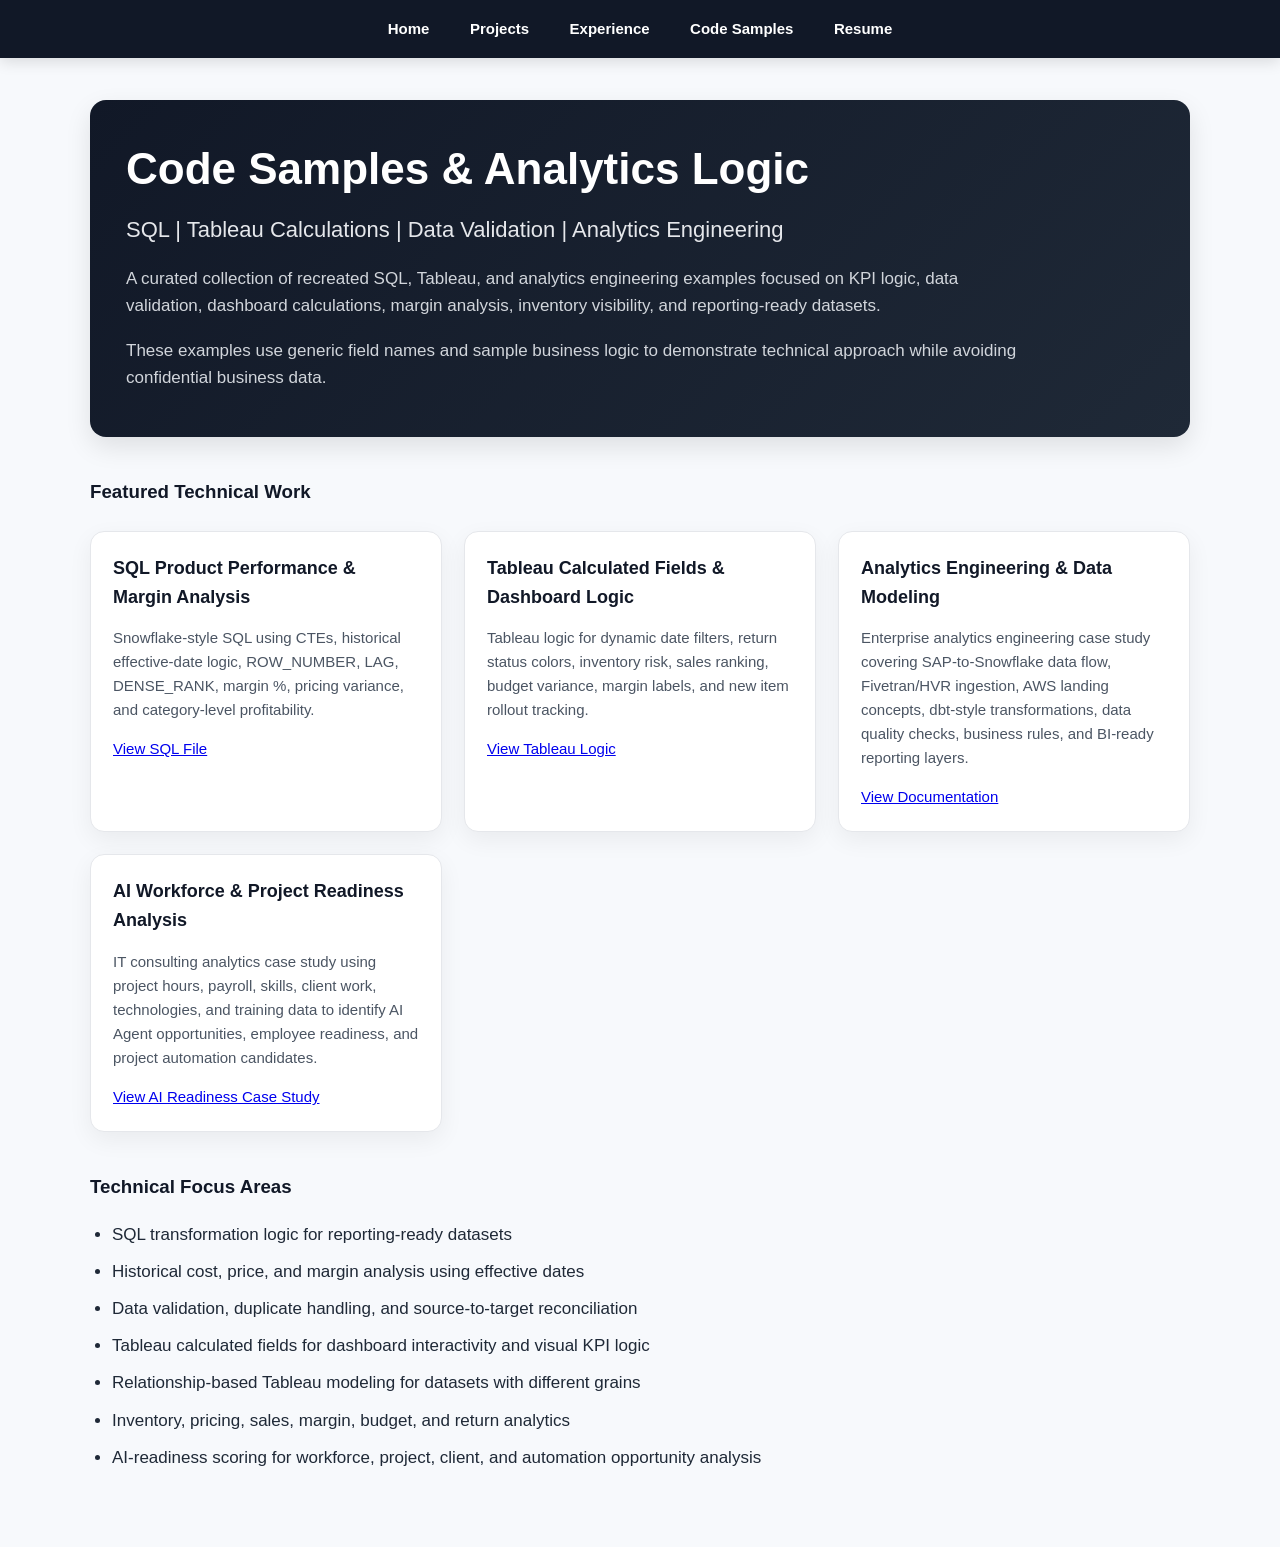
==== code-samples.html @ cb72e0b8 "Update code-samples.html" ====
<!DOCTYPE html>
<html lang="en">
<head>
  <meta charset="UTF-8" />
  <meta name="viewport" content="width=device-width, initial-scale=1.0" />

  <title>Code Samples | Vineeth Inturi</title>

  <link rel="stylesheet" href="style.css">
</head>

<body>
  <nav>
    <a href="index.html">Home</a>
    <a href="projects.html">Projects</a>
    <a href="experience.html">Experience</a>
    <a href="code-samples.html">Code Samples</a>
    <a href="Resume/VineethInturi_Resume.pdf" target="_blank">Resume</a>
  </nav>

  <main>
    <section class="hero">
      <h1>Code Samples & Analytics Logic</h1>

      <h2>SQL | Tableau Calculations | Data Validation | Analytics Engineering</h2>

      <p>
        A curated collection of recreated SQL, Tableau, and analytics engineering examples
        focused on KPI logic, data validation, dashboard calculations, margin analysis,
        inventory visibility, and reporting-ready datasets.
      </p>

      <p>
        These examples use generic field names and sample business logic to demonstrate
        technical approach while avoiding confidential business data.
      </p>
    </section>

    <h3>Featured Technical Work</h3>

    <div class="experience-grid">
      <div class="experience-card">
        <h4>SQL Product Performance & Margin Analysis</h4>
        <p>
          Snowflake-style SQL using CTEs, historical effective-date logic, ROW_NUMBER,
          LAG, DENSE_RANK, margin %, pricing variance, and category-level profitability.
        </p>
        <p>
          <a href="https://github.com/InturiVineeth/vineethinturi.github.io/blob/main/SQL-Analytics/product_performance_margin_analysis.sql" target="_blank">
            View SQL File
          </a>
        </p>
      </div>

      <div class="experience-card">
        <h4>Tableau Calculated Fields & Dashboard Logic</h4>
        <p>
          Tableau logic for dynamic date filters, return status colors, inventory risk,
          sales ranking, budget variance, margin labels, and new item rollout tracking.
        </p>
        <p>
          <a href="https://github.com/InturiVineeth/vineethinturi.github.io/blob/main/Analytics-Engineering/tableau_reporting_modeling_approach.md" target="_blank">
            View Tableau Logic
          </a>
        </p>
      </div>

      <div class="experience-card">
        <h4>Analytics Engineering & Data Modeling</h4>
        <p>
          Enterprise analytics engineering case study covering SAP-to-Snowflake data flow,
          Fivetran/HVR ingestion, AWS landing concepts, dbt-style transformations,
          data quality checks, business rules, and BI-ready reporting layers.
        </p>
        <p>
          <a href="https://github.com/InturiVineeth/vineethinturi.github.io/blob/main/Analytics-Engineering/enterprise_sap_snowflake_analytics_engineering_framework.md" target="_blank">
            View Documentation
          </a>
        </p>
      </div>

      <div class="experience-card">
        <h4>AI Workforce & Project Readiness Analysis</h4>
        <p>
          IT consulting analytics case study using project hours, payroll, skills,
          client work, technologies, and training data to identify AI Agent opportunities,
          employee readiness, and project automation candidates.
        </p>
        <p>
          <a href="https://github.com/InturiVineeth/vineethinturi.github.io/blob/main/Analytics-Engineering/ai_workforce_project_readiness_analysis.md" target="_blank">
            View AI Readiness Case Study
          </a>
        </p>
      </div>
    </div>

    <h3>Technical Focus Areas</h3>

    <ul>
      <li>SQL transformation logic for reporting-ready datasets</li>
      <li>Historical cost, price, and margin analysis using effective dates</li>
      <li>Data validation, duplicate handling, and source-to-target reconciliation</li>
      <li>Tableau calculated fields for dashboard interactivity and visual KPI logic</li>
      <li>Relationship-based Tableau modeling for datasets with different grains</li>
      <li>Inventory, pricing, sales, margin, budget, and return analytics</li>
      <li>AI-readiness scoring for workforce, project, client, and automation opportunity analysis</li>
    </ul>
  </main>
</body>
</html>
---- style.css ----
body {
  margin: 0;
  font-family: Arial, Helvetica, sans-serif;
  background-color: #f7f9fc;
  color: #1f2937;
  line-height: 1.6;
}

/* Sticky Navigation */
nav {
  background-color: #111827;
  padding: 16px 24px;
  text-align: center;
  position: sticky;
  top: 0;
  z-index: 1000;
  box-shadow: 0 4px 14px rgba(0, 0, 0, 0.12);
}

nav a {
  color: white;
  text-decoration: none;
  margin: 0 18px;
  font-weight: 600;
  font-size: 15px;
}

nav a:hover {
  color: #d1d5db;
}

/* Main Layout */
main {
  max-width: 1100px;
  margin: 0 auto;
  padding: 42px 24px 60px;
}

/* Hero Section */
.hero {
  background: linear-gradient(135deg, #111827, #1f2937);
  color: white;
  padding: 34px 36px;
  border-radius: 16px;
  margin-bottom: 40px;
  box-shadow: 0 10px 26px rgba(0, 0, 0, 0.10);
}

.hero h1 {
  color: white;
  font-size: 44px;
  margin-top: 0;
  margin-bottom: 8px;
}

.hero h2 {
  color: #e5e7eb;
  font-size: 22px;
  font-weight: 500;
  margin-top: 0;
  margin-bottom: 18px;
}

.hero p {
  color: #d1d5db;
  font-size: 17px;
  max-width: 900px;
  margin-bottom: 12px;
}

.hero-buttons {
  margin-top: 20px;
}

.hero-buttons a {
  display: inline-block;
  margin-right: 12px;
  padding: 10px 18px;
  background-color: white;
  color: #111827;
  text-decoration: none;
  border-radius: 8px;
  font-weight: 700;
}

.hero-buttons a:hover {
  background-color: #e5e7eb;
}

/* General Text */
h1 {
  font-size: 48px;
  margin-bottom: 8px;
  color: #111827;
}

h2 {
  font-size: 24px;
  font-weight: 500;
  color: #374151;
  margin-bottom: 28px;
}

h3 {
  margin-top: 40px;
  color: #111827;
}

h4 {
  color: #111827;
}

p {
  font-size: 18px;
  margin-bottom: 18px;
}

ul {
  padding-left: 22px;
}

li {
  margin-bottom: 10px;
  font-size: 17px;
}

/* Homepage Action Buttons */
main > p a {
  display: inline-block;
  margin-top: 20px;
  margin-right: 12px;
  padding: 12px 20px;
  background-color: #1f2937;
  color: white;
  text-decoration: none;
  border-radius: 8px;
  font-weight: 600;
}

main > p a:hover {
  background-color: #374151;
}

/* Experience Snapshot */
.experience-grid {
  display: grid;
  grid-template-columns: repeat(3, 1fr);
  gap: 22px;
  margin-top: 24px;
  margin-bottom: 40px;
}

.experience-card {
  background: white;
  border: 1px solid #e5e7eb;
  border-radius: 14px;
  padding: 22px;
  box-shadow: 0 8px 24px rgba(0, 0, 0, 0.06);
}

.experience-card h4 {
  font-size: 18px;
  color: #111827;
  margin-top: 0;
  margin-bottom: 12px;
}

.experience-card p {
  font-size: 15px;
  color: #4b5563;
  margin-bottom: 0;
}

/* Technical Toolkit */
.skills-grid {
  display: grid;
  grid-template-columns: repeat(4, 1fr);
  gap: 18px;
  margin-top: 24px;
  margin-bottom: 40px;
}

.skill-card {
  background: white;
  border: 1px solid #e5e7eb;
  border-radius: 14px;
  padding: 20px;
  box-shadow: 0 8px 24px rgba(0, 0, 0, 0.06);
}

.skill-card h4 {
  font-size: 17px;
  color: #111827;
  margin-top: 0;
  margin-bottom: 10px;
}

.skill-card p {
  font-size: 15px;
  color: #4b5563;
  margin-bottom: 0;
}

/* Project Methodology */
.methodology-grid {
  display: grid;
  grid-template-columns: repeat(4, 1fr);
  gap: 18px;
  margin-top: 24px;
  margin-bottom: 44px;
}

.methodology-card {
  background: white;
  border: 1px solid #e5e7eb;
  border-radius: 14px;
  padding: 20px;
  box-shadow: 0 8px 24px rgba(0, 0, 0, 0.06);
}

.methodology-card h4 {
  font-size: 17px;
  color: #111827;
  margin-top: 0;
  margin-bottom: 10px;
}

.methodology-card p {
  font-size: 15px;
  color: #4b5563;
  margin-bottom: 0;
}

/* Dashboard Project Cards */
.project-section {
  margin-top: 48px;
}

.project-section h4 {
  font-size: 22px;
  color: #111827;
  margin-bottom: 20px;
}

.dashboard-grid {
  display: grid;
  grid-template-columns: repeat(2, 1fr);
  gap: 28px;
  margin-top: 20px;
}

.dashboard-card {
  background: white;
  border-radius: 14px;
  padding: 18px;
  box-shadow: 0 8px 24px rgba(0, 0, 0, 0.08);
  border: 1px solid #e5e7eb;
}

.dashboard-card img {
  width: 100%;
  border-radius: 10px;
  border: 1px solid #e5e7eb;
  margin-bottom: 16px;
}

.dashboard-card h5 {
  font-size: 18px;
  color: #111827;
  margin: 8px 0 10px;
}

.dashboard-card p {
  font-size: 15px;
  color: #4b5563;
  margin-bottom: 0;
}

/* Contact Section */
.contact-card {
  background: white;
  border: 1px solid #e5e7eb;
  border-radius: 14px;
  padding: 24px;
  margin-top: 20px;
  margin-bottom: 20px;
  box-shadow: 0 8px 24px rgba(0, 0, 0, 0.06);
}

.contact-card p {
  font-size: 16px;
  color: #4b5563;
}

.contact-card a {
  display: inline-block;
  margin-right: 12px;
  margin-top: 10px;
  padding: 10px 18px;
  background-color: #1f2937;
  color: white;
  text-decoration: none;
  border-radius: 8px;
  font-weight: 600;
}

.contact-card a:hover {
  background-color: #374151;
}

/* Mobile Responsiveness */
@media (max-width: 900px) {
  .experience-grid,
  .skills-grid,
  .methodology-grid {
    grid-template-columns: 1fr;
  }
}

@media (max-width: 768px) {
  main {
    padding: 32px 18px 48px;
  }

  nav a {
    display: inline-block;
    margin: 6px 10px;
  }

  .hero {
    padding: 28px 22px;
  }

  .hero h1 {
    font-size: 34px;
  }

  .hero h2 {
    font-size: 20px;
  }

  .dashboard-grid {
    grid-template-columns: 1fr;
  }

  h1 {
    font-size: 36px;
  }

  h2 {
    font-size: 21px;
  }
}
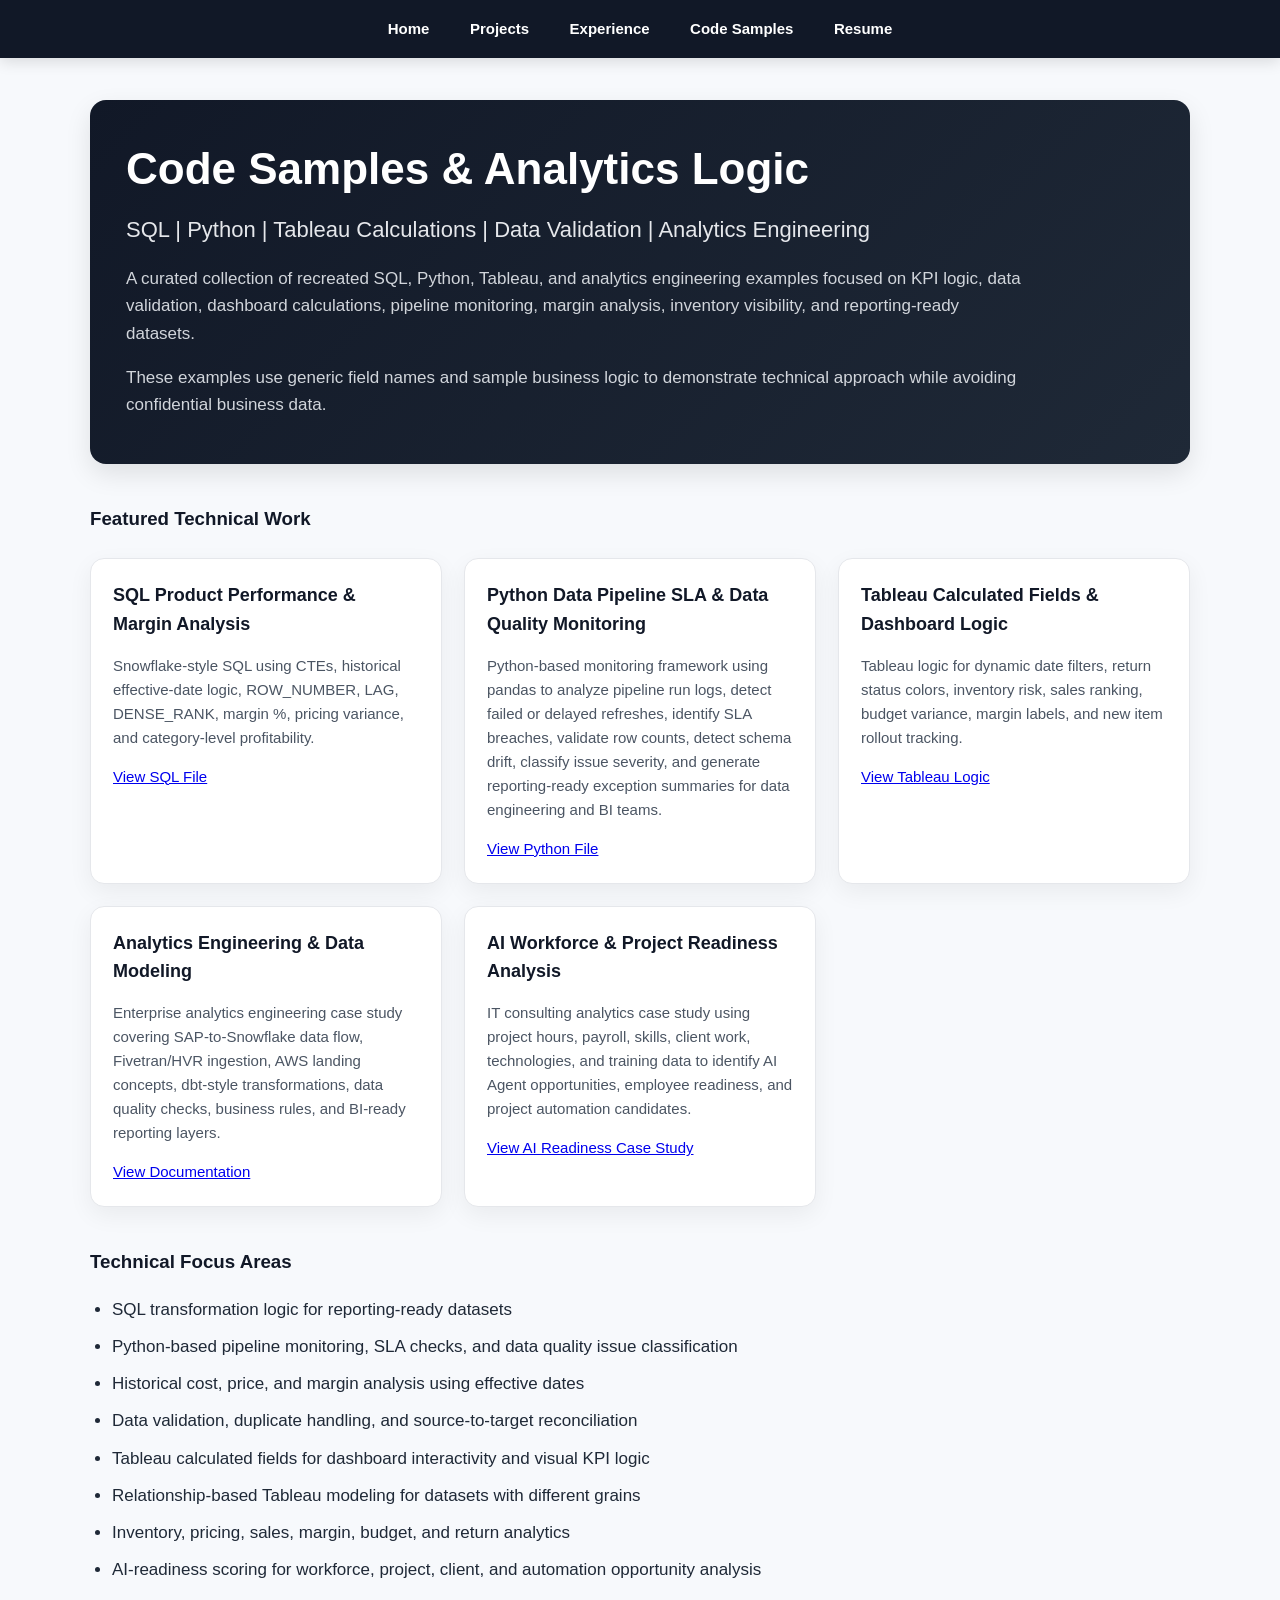
==== commit 140eb1b1: "Update code-samples.html" ====
--- a/code-samples.html
+++ b/code-samples.html
@@ -22,12 +22,12 @@
     <section class="hero">
       <h1>Code Samples & Analytics Logic</h1>
 
-      <h2>SQL | Tableau Calculations | Data Validation | Analytics Engineering</h2>
+      <h2>SQL | Python | Tableau Calculations | Data Validation | Analytics Engineering</h2>
 
       <p>
-        A curated collection of recreated SQL, Tableau, and analytics engineering examples
-        focused on KPI logic, data validation, dashboard calculations, margin analysis,
-        inventory visibility, and reporting-ready datasets.
+        A curated collection of recreated SQL, Python, Tableau, and analytics engineering examples
+        focused on KPI logic, data validation, dashboard calculations, pipeline monitoring,
+        margin analysis, inventory visibility, and reporting-ready datasets.
       </p>
 
       <p>
@@ -48,6 +48,21 @@
         <p>
           <a href="https://github.com/InturiVineeth/vineethinturi.github.io/blob/main/SQL-Analytics/product_performance_margin_analysis.sql" target="_blank">
             View SQL File
+          </a>
+        </p>
+      </div>
+
+      <div class="experience-card">
+        <h4>Python Data Pipeline SLA & Data Quality Monitoring</h4>
+        <p>
+          Python-based monitoring framework using pandas to analyze pipeline run logs,
+          detect failed or delayed refreshes, identify SLA breaches, validate row counts,
+          detect schema drift, classify issue severity, and generate reporting-ready
+          exception summaries for data engineering and BI teams.
+        </p>
+        <p>
+          <a href="https://github.com/InturiVineeth/vineethinturi.github.io/blob/main/Python-Analytics/pipeline_sla_quality_monitoring_framework.py" target="_blank">
+            View Python File
           </a>
         </p>
       </div>
@@ -98,6 +113,7 @@
 
     <ul>
       <li>SQL transformation logic for reporting-ready datasets</li>
+      <li>Python-based pipeline monitoring, SLA checks, and data quality issue classification</li>
       <li>Historical cost, price, and margin analysis using effective dates</li>
       <li>Data validation, duplicate handling, and source-to-target reconciliation</li>
       <li>Tableau calculated fields for dashboard interactivity and visual KPI logic</li>
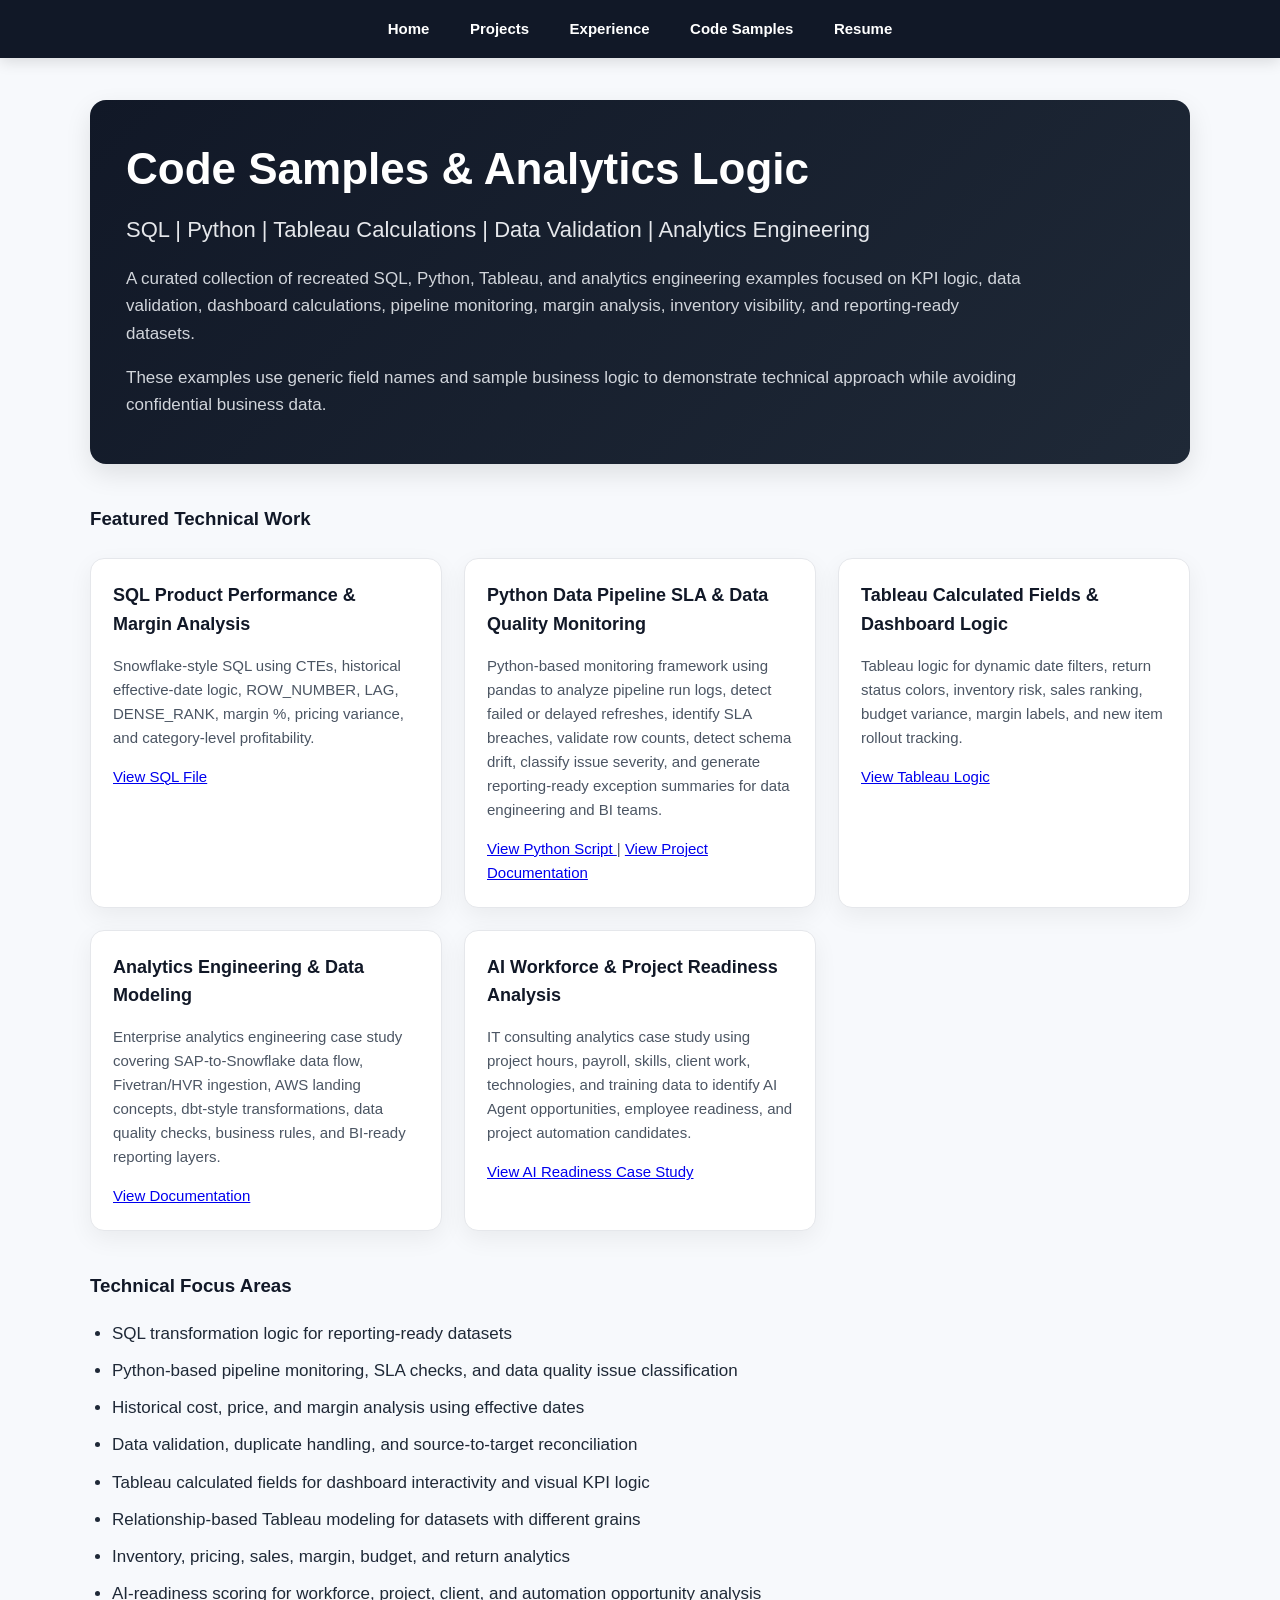
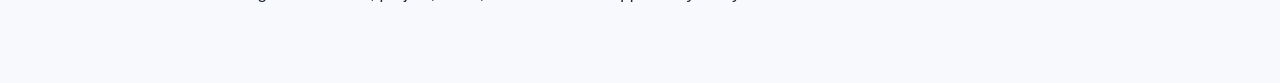
==== commit b0e1bb09: "Update Python project documentation link on code samples page" ====
--- a/code-samples.html
+++ b/code-samples.html
@@ -62,7 +62,11 @@
         </p>
         <p>
           <a href="https://github.com/InturiVineeth/vineethinturi.github.io/blob/main/Python-Analytics/pipeline_sla_quality_monitoring_framework.py" target="_blank">
-            View Python File
+            View Python Script
+          </a>
+          |
+          <a href="https://github.com/InturiVineeth/vineethinturi.github.io/blob/main/Python-Analytics/pipeline_validation_data_quality_monitoring_framework.md" target="_blank">
+            View Project Documentation
           </a>
         </p>
       </div>
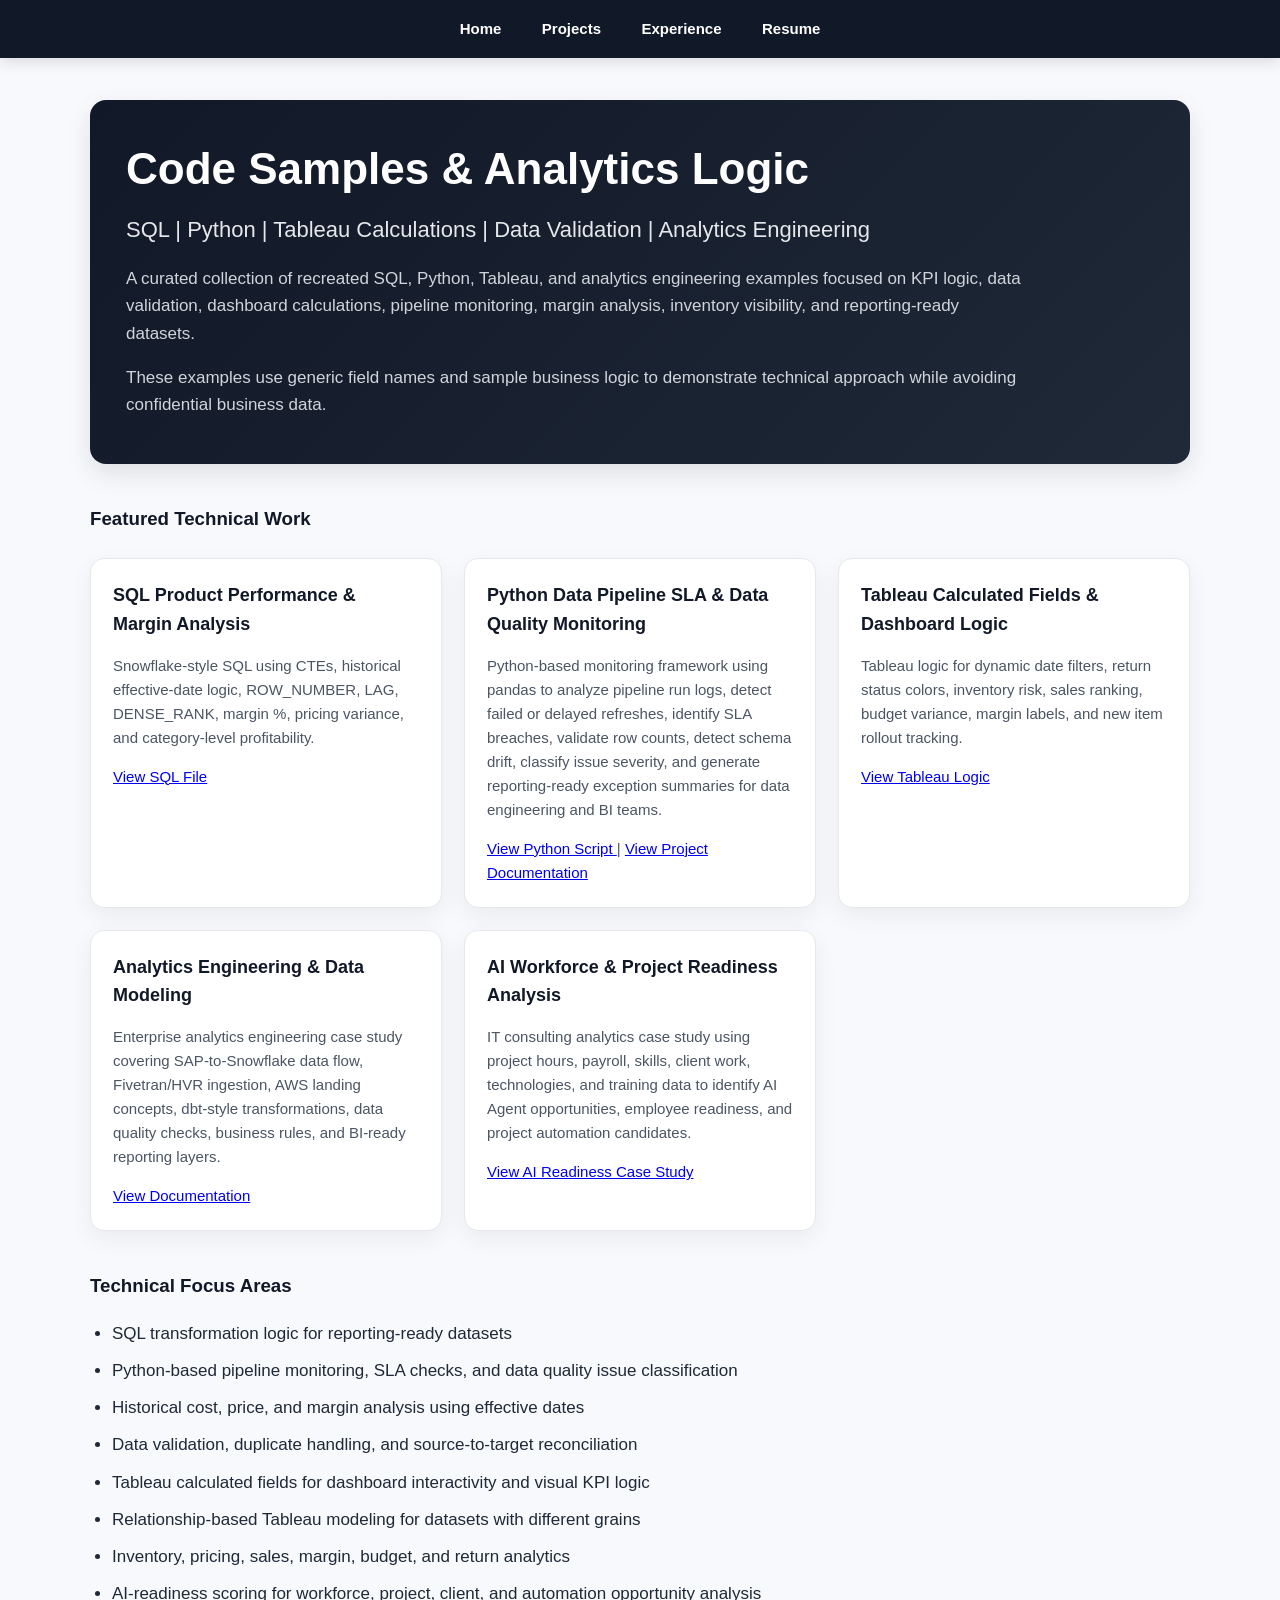
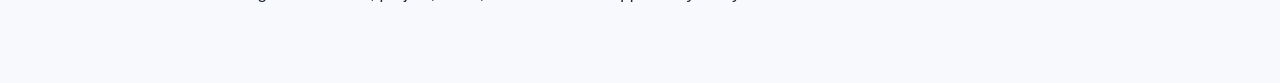
==== commit 79814d2e: "Fix Python documentation link and clean code samples nav" ====
--- a/code-samples.html
+++ b/code-samples.html
@@ -14,7 +14,6 @@
     <a href="index.html">Home</a>
     <a href="projects.html">Projects</a>
     <a href="experience.html">Experience</a>
-    <a href="code-samples.html">Code Samples</a>
     <a href="Resume/VineethInturi_Resume.pdf" target="_blank">Resume</a>
   </nav>
 
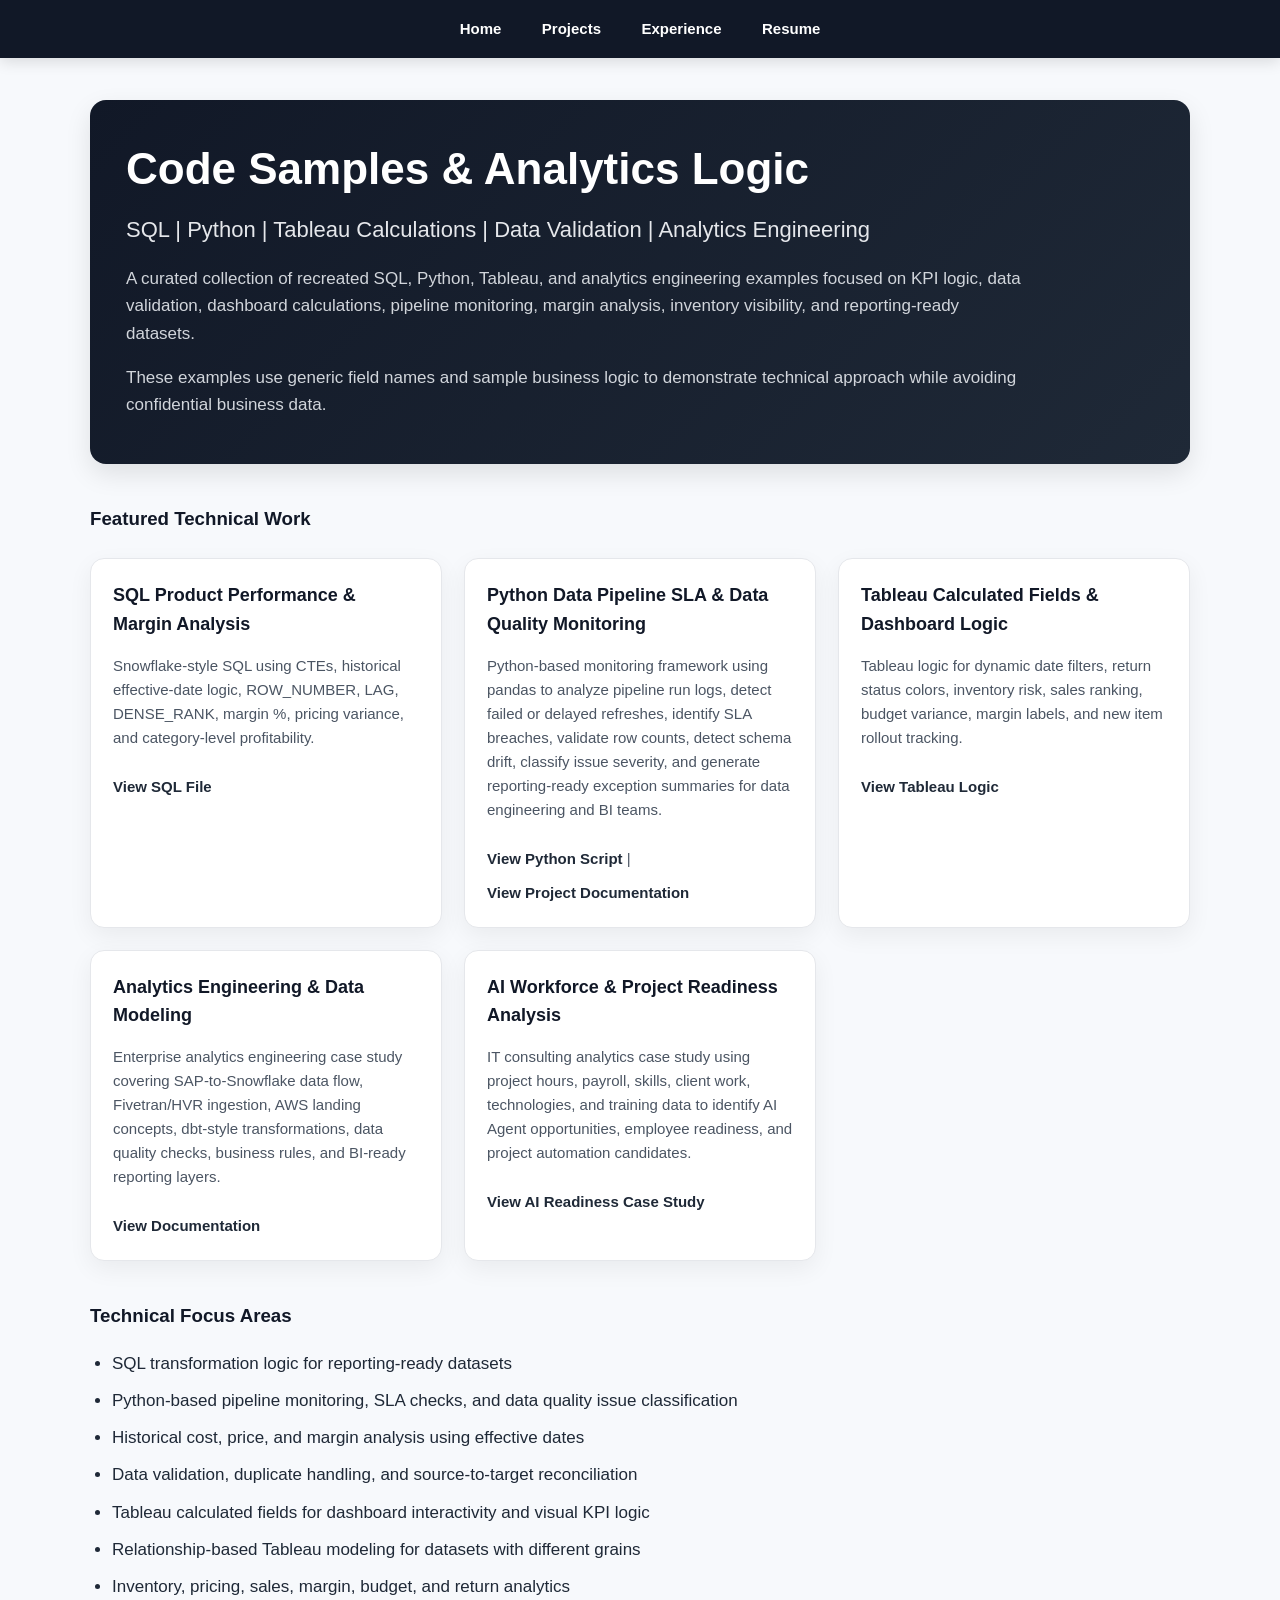
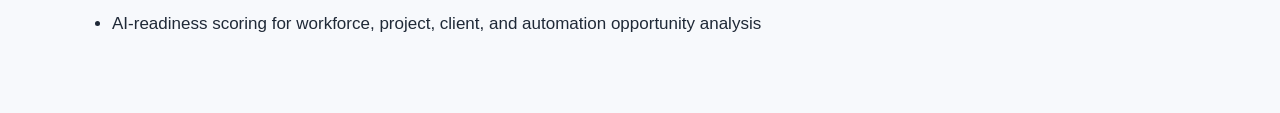
==== commit 777ea945: "Update code-samples.html" ====
--- a/code-samples.html
+++ b/code-samples.html
@@ -60,11 +60,11 @@
           exception summaries for data engineering and BI teams.
         </p>
         <p>
-          <a href="https://github.com/InturiVineeth/vineethinturi.github.io/blob/main/Python-Analytics/pipeline_sla_quality_monitoring_framework.py" target="_blank">
+          <a href="https://github.com/InturiVineeth/vineethinturi.github.io/blob/main/Python-Analytics/Pipeline_sla_Quality_Monitoring_Framework.py" target="_blank">
             View Python Script
           </a>
           |
-          <a href="https://github.com/InturiVineeth/vineethinturi.github.io/blob/main/Python-Analytics/pipeline_validation_data_quality_monitoring_framework.md" target="_blank">
+          <a href="https://github.com/InturiVineeth/vineethinturi.github.io/blob/main/Python-Analytics/Python Pipeline_Validation & Data Quality Monitoring Framework.md" target="_blank">
             View Project Documentation
           </a>
         </p>
--- a/style.css
+++ b/style.css
@@ -141,7 +141,7 @@
   background-color: #374151;
 }
 
-/* Experience Snapshot */
+/* Experience / Technical Work Cards */
 .experience-grid {
   display: grid;
   grid-template-columns: repeat(3, 1fr);
@@ -169,6 +169,18 @@
   font-size: 15px;
   color: #4b5563;
   margin-bottom: 0;
+}
+
+.experience-card a {
+  display: inline-block;
+  margin-top: 10px;
+  color: #1f2937;
+  font-weight: 700;
+  text-decoration: none;
+}
+
+.experience-card a:hover {
+  text-decoration: underline;
 }
 
 /* Technical Toolkit */
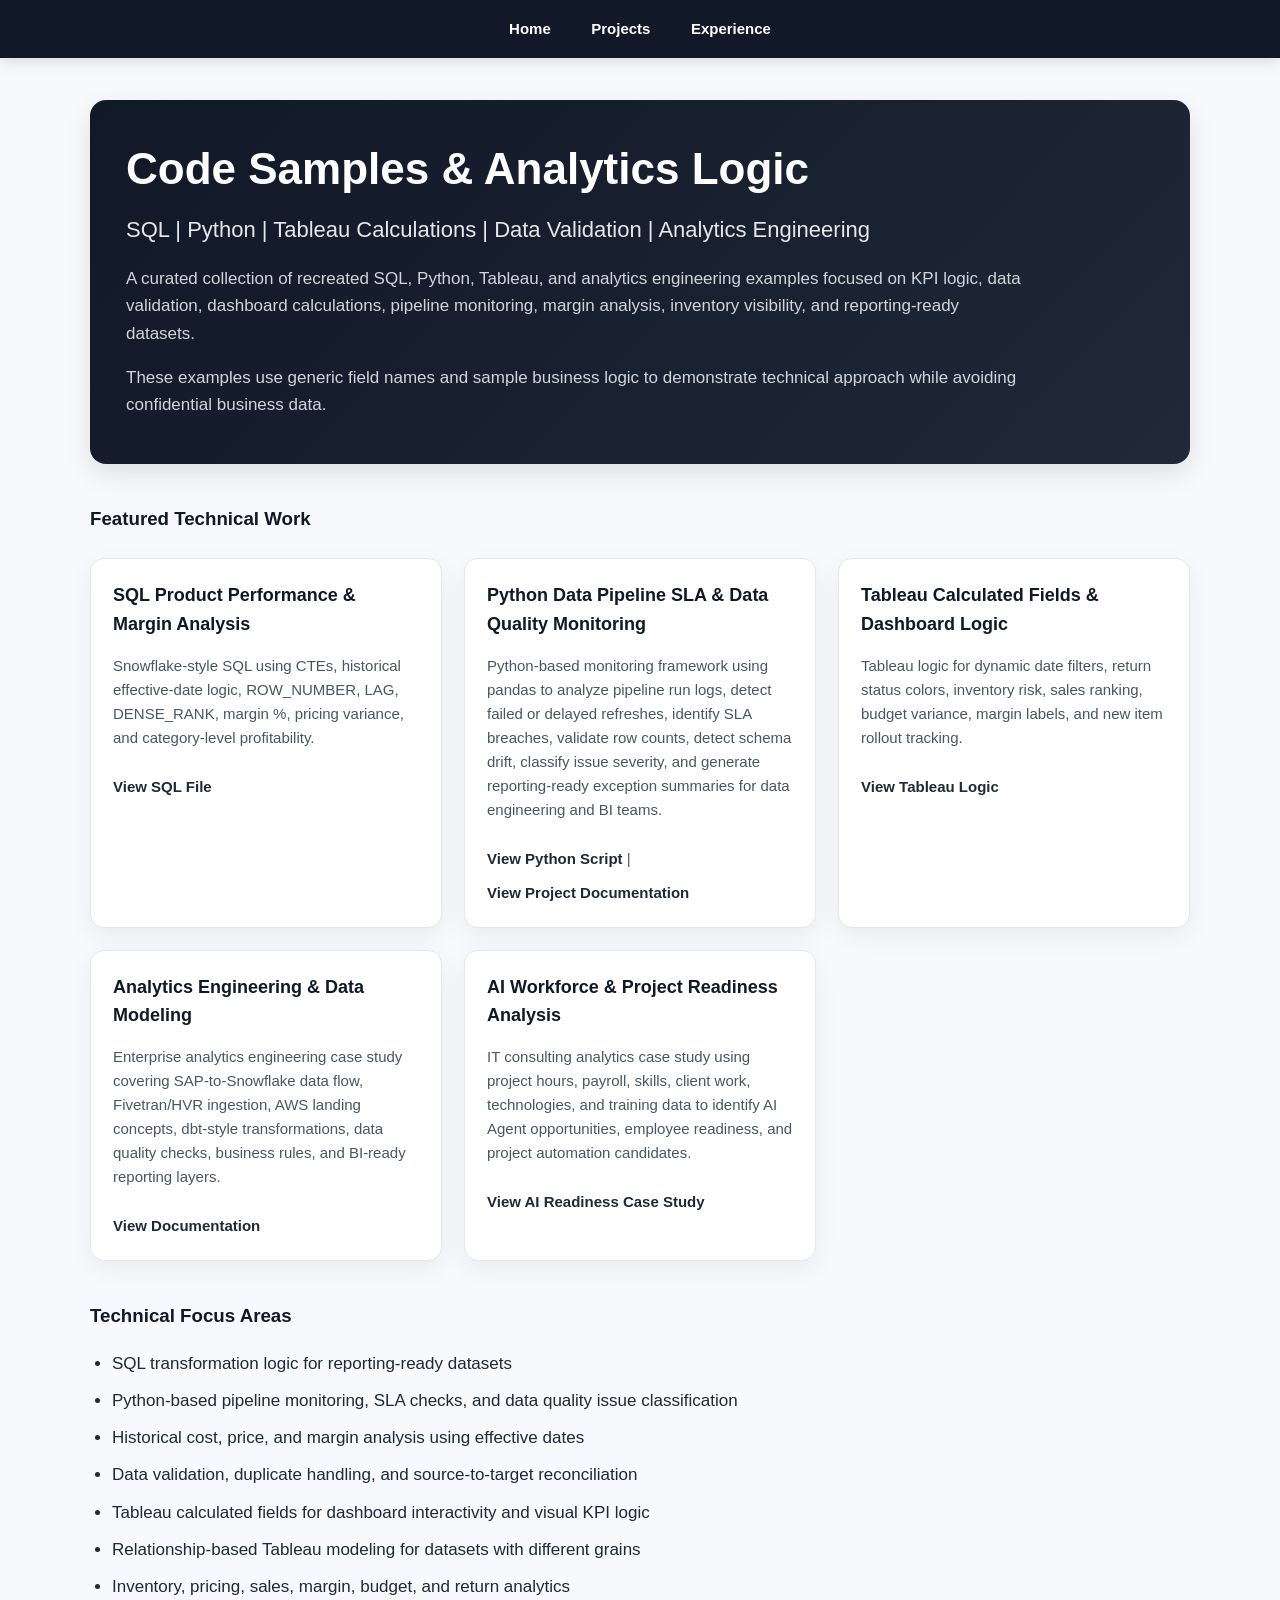
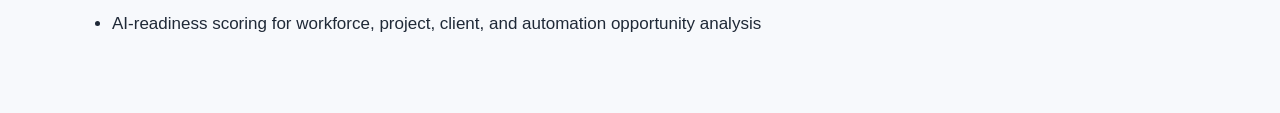
==== commit f317704e: "Update code-samples.html" ====
--- a/code-samples.html
+++ b/code-samples.html
@@ -14,8 +14,7 @@
     <a href="index.html">Home</a>
     <a href="projects.html">Projects</a>
     <a href="experience.html">Experience</a>
-    <a href="Resume/VineethInturi_Resume.pdf" target="_blank">Resume</a>
-  </nav>
+     </nav>
 
   <main>
     <section class="hero">
@@ -60,11 +59,11 @@
           exception summaries for data engineering and BI teams.
         </p>
         <p>
-          <a href="https://github.com/InturiVineeth/vineethinturi.github.io/blob/main/Python-Analytics/Pipeline_sla_Quality_Monitoring_Framework.py" target="_blank">
+          <a href="https://github.com/InturiVineeth/vineethinturi.github.io/blob/main/Python-Analytics/pipeline_sla_quality_monitoring_framework.py" target="_blank">
             View Python Script
           </a>
           |
-          <a href="https://github.com/InturiVineeth/vineethinturi.github.io/blob/main/Python-Analytics/Python Pipeline_Validation & Data Quality Monitoring Framework.md" target="_blank">
+          <a href="https://github.com/InturiVineeth/vineethinturi.github.io/blob/main/Python-Analytics/pipeline_validation_data_quality_monitoring_framework.md" target="_blank">
             View Project Documentation
           </a>
         </p>
